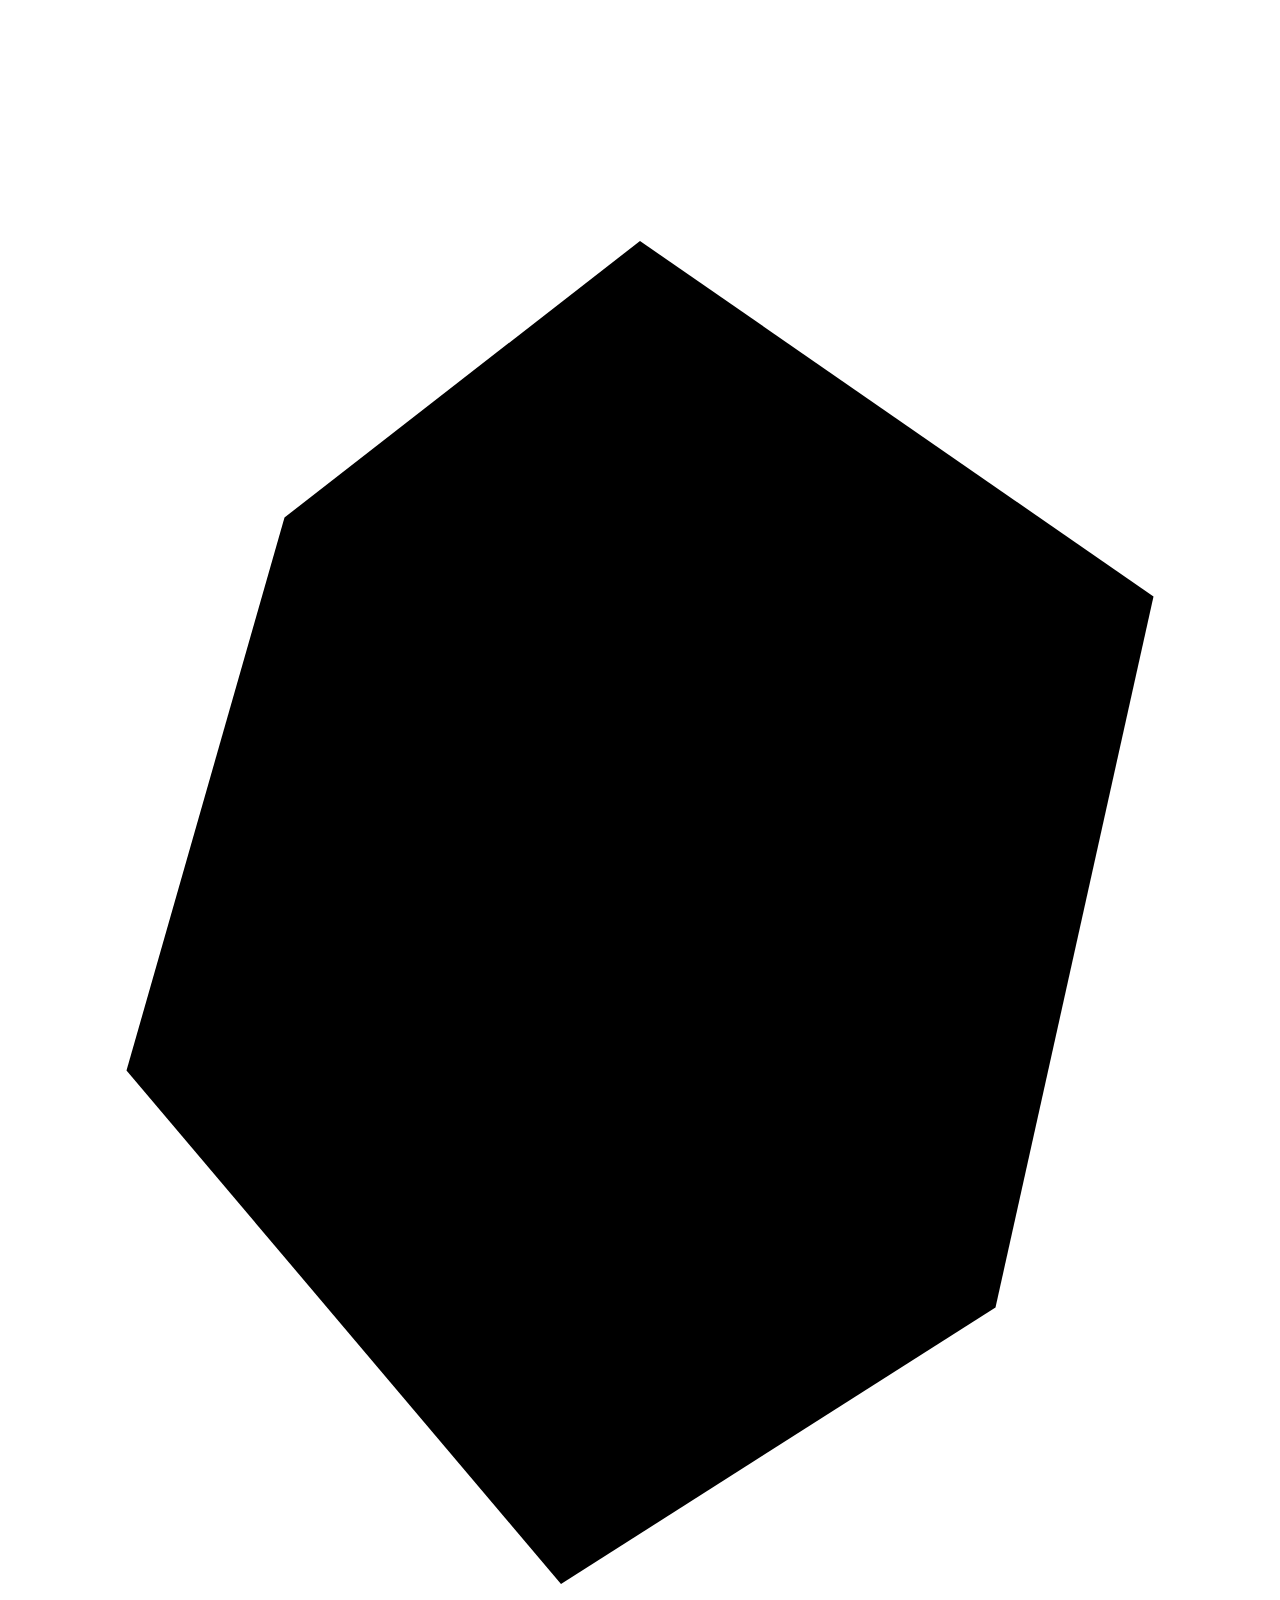
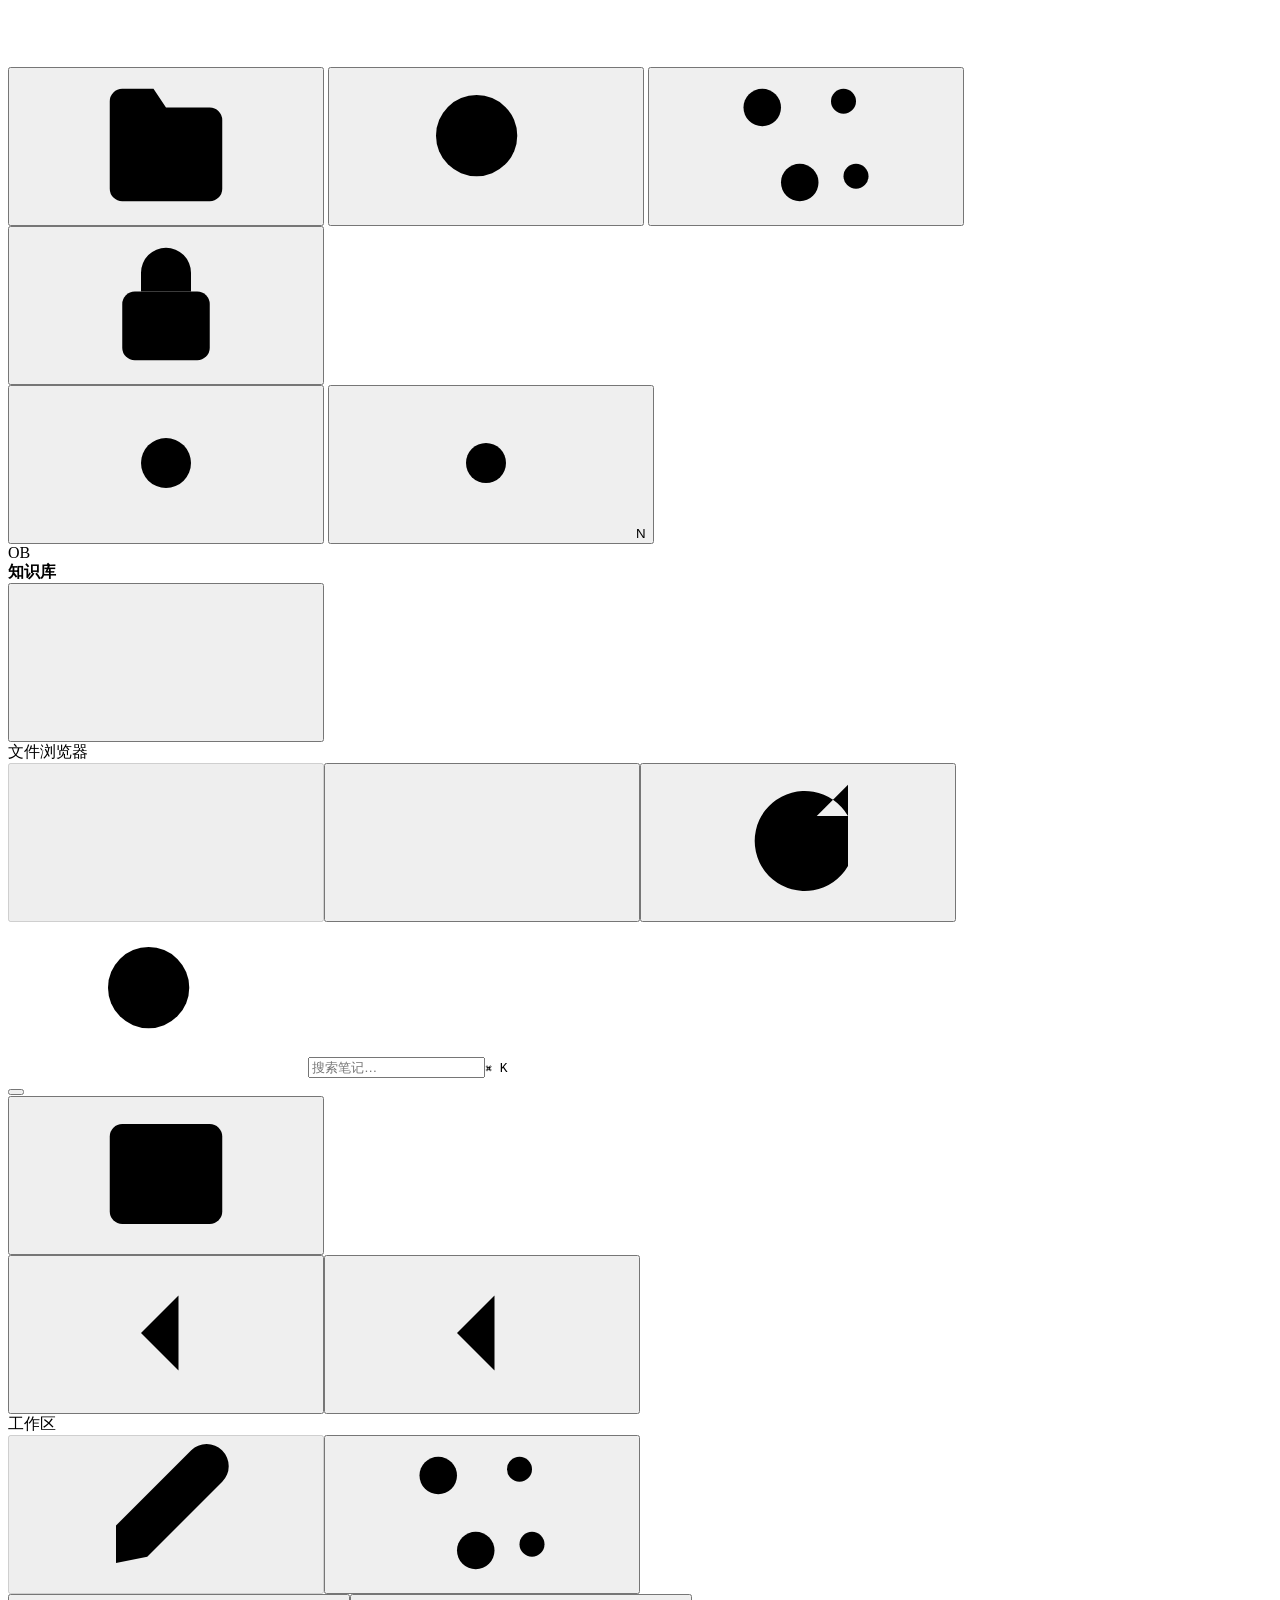
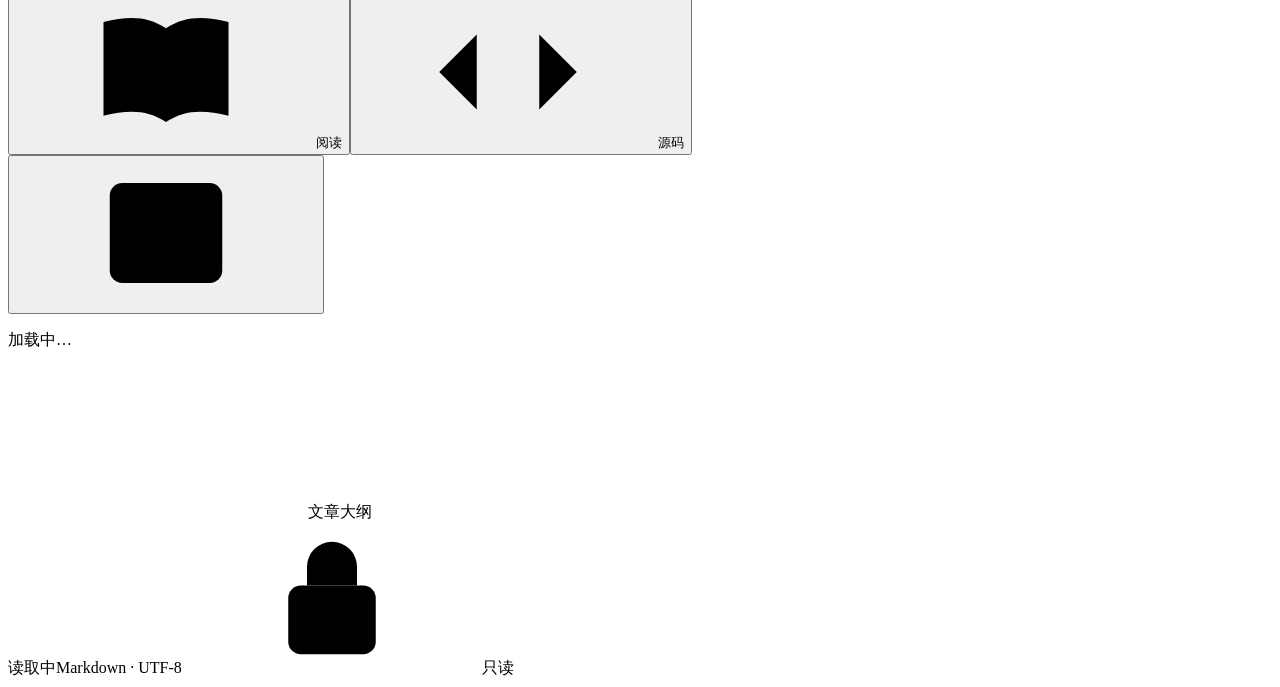
==== internal/web/static/index.html @ 7fdff713 "Unify the palette across every surface The admin workspace, login, installer, settings and public bl" ====
<!doctype html>
<html lang="zh-CN" data-theme="{{THEME}}">
<head>
  <meta charset="UTF-8">
  <meta name="viewport" content="width=device-width, initial-scale=1.0">
  <meta name="color-scheme" content="dark light">
  <title>OB Vault · 知识库</title>
  <link rel="icon" href="data:image/svg+xml,%3Csvg xmlns='http://www.w3.org/2000/svg' viewBox='0 0 40 40'%3E%3Cpath fill='%238cbfa9' d='M20 2 35 12 30 32 17 38 5 24 9 9Z'/%3E%3C/svg%3E">
  <link rel="stylesheet" href="/theme.css" data-theme-sheet><link rel="stylesheet" href="/admin/style.css">
  <script src="/admin/app.js" type="module"></script>
</head>
<body>
<svg class="icon-library" xmlns="http://www.w3.org/2000/svg" aria-hidden="true"><defs>
  <symbol id="i-file" viewBox="0 0 24 24"><path d="M14 3H6a2 2 0 0 0-2 2v14a2 2 0 0 0 2 2h12a2 2 0 0 0 2-2V9zM14 3v6h6M8 13h8M8 17h5"/></symbol>
  <symbol id="i-folder" viewBox="0 0 24 24"><path d="M3 7V5a2 2 0 0 1 2-2h5l2 3h7a2 2 0 0 1 2 2v11a2 2 0 0 1-2 2H5a2 2 0 0 1-2-2V7Z"/></symbol>
  <symbol id="i-search" viewBox="0 0 24 24"><circle cx="10.5" cy="10.5" r="6.5"/><path d="m16 16 5 5"/></symbol>
  <symbol id="i-chevron" viewBox="0 0 24 24"><path d="m9 5 7 7-7 7"/></symbol>
  <symbol id="i-close" viewBox="0 0 24 24"><path d="m6 6 12 12M6 18 18 6"/></symbol>
  <symbol id="i-panel" viewBox="0 0 24 24"><rect x="3" y="4" width="18" height="16" rx="2"/><path d="M9 4v16"/></symbol>
  <symbol id="i-refresh" viewBox="0 0 24 24"><path d="M20 8a8 8 0 1 0 0 8M20 3v5h-5"/></symbol>
  <symbol id="i-sun" viewBox="0 0 24 24"><circle cx="12" cy="12" r="4"/><path d="M12 2v2M12 20v2M2 12h2M20 12h2M5 5l1.5 1.5M17.5 17.5 19 19M5 19l1.5-1.5M17.5 6.5 19 5"/></symbol>
  <symbol id="i-book" viewBox="0 0 24 24"><path d="M12 5c-3-2-6-2-10-1v15c4-1 7-1 10 1 3-2 6-2 10-1V4c-4-1-7-1-10 1v15"/></symbol>
  <symbol id="i-code" viewBox="0 0 24 24"><path d="m7 6-6 6 6 6M17 6l6 6-6 6M14 3l-4 18"/></symbol>
  <symbol id="i-lock" viewBox="0 0 24 24"><rect x="5" y="10" width="14" height="11" rx="2"/><path d="M8 10V7a4 4 0 0 1 8 0v3M12 14v3"/></symbol>
  <symbol id="i-image" viewBox="0 0 24 24"><rect x="3" y="3" width="18" height="18" rx="2"/><circle cx="8" cy="8" r="1"/><path d="m21 15-5-5L5 21"/></symbol>
  <symbol id="i-list" viewBox="0 0 24 24"><path d="M8 6h13M8 12h13M8 18h13M3 6h.01M3 12h.01M3 18h.01"/></symbol>
  <symbol id="i-arrow" viewBox="0 0 24 24"><path d="m14 6-6 6 6 6"/></symbol>
  <symbol id="i-check" viewBox="0 0 24 24"><path d="m5 12 4 4L19 6"/></symbol>
  <symbol id="i-graph" viewBox="0 0 24 24"><circle cx="5" cy="6" r="3"/><circle cx="18" cy="5" r="2"/><circle cx="11" cy="18" r="3"/><circle cx="20" cy="17" r="2"/><path d="m7 8 3 7M8 6l8-1M13 16l4-9M14 18h4"/></symbol>
  <symbol id="i-edit" viewBox="0 0 24 24"><path d="m14 5 5 5M4 20l5-1L21 7a2 2 0 0 0-5-5L4 14v6ZM12 20h8"/></symbol>
  <symbol id="i-plus" viewBox="0 0 24 24"><path d="M12 4v16M4 12h16"/></symbol>
  <symbol id="i-gear" viewBox="0 0 24 24"><circle cx="12" cy="12" r="3.2"/><path d="M12 2.5v2.2M12 19.3v2.2M4.2 4.2l1.6 1.6M18.2 18.2l1.6 1.6M2.5 12h2.2M19.3 12h2.2M4.2 19.8l1.6-1.6M18.2 5.8l1.6-1.6"/></symbol>
</defs></svg>
<div class="app-shell">
  <nav class="activity-bar" aria-label="工作区工具">
    <a class="brand" href="/admin/" aria-label="OB Vault 首页"><svg viewBox="0 0 32 38" aria-hidden="true"><path d="M16 2 29 11 25 29 14 36 3 23 7 9Z"/><path d="m16 2-2 34M7 9l18 20M3 23l26-12"/></svg></a>
    <button class="rail-button selected" id="files-button" aria-label="文件浏览器" title="文件浏览器"><svg><use href="#i-folder"/></svg></button>
    <button class="rail-button" id="search-button" aria-label="搜索文件（Ctrl+K）" title="搜索文件 · Ctrl+K"><svg><use href="#i-search"/></svg></button>
    <button class="rail-button" id="graph-button" aria-label="打开关系图谱" title="关系图谱"><svg><use href="#i-graph"/></svg></button>
    <button class="rail-button" id="admin-button" aria-label="后台管理与 Git 同步" title="后台管理与 Git 同步"><svg><use href="#i-lock"/></svg></button>
    <div class="rail-spacer"></div>
    <button class="rail-button" id="theme-button" aria-label="切换浅色或深色主题" title="切换主题"><svg><use href="#i-sun"/></svg></button>
    <button class="avatar settings-avatar" id="panel-button" aria-label="打开设置与工具面板" aria-haspopup="dialog" title="设置与工具"><svg><use href="#i-gear"/></svg><span class="avatar-initial">N</span></button>
  </nav>

  <aside class="file-pane" id="file-pane" aria-label="笔记目录">
    <div class="vault-heading"><span class="vault-monogram">OB</span><div><strong id="vault-name">知识库</strong></div><button class="icon-button mobile-close" id="close-pane" aria-label="关闭目录"><svg><use href="#i-close"/></svg></button></div>
    <div class="explorer-heading"><span>文件浏览器</span><div><button class="icon-button" id="new-note-button" aria-label="新建笔记" title="新建笔记" disabled><svg><use href="#i-plus"/></svg></button><button class="icon-button" id="collapse-button" aria-label="折叠所有文件夹" title="折叠所有文件夹"><svg><use href="#i-list"/></svg></button><button class="icon-button" id="refresh-button" aria-label="刷新目录" title="刷新目录"><svg><use href="#i-refresh"/></svg></button></div></div>
    <label class="search-field"><svg><use href="#i-search"/></svg><input id="file-search" type="search" placeholder="搜索笔记…" autocomplete="off" aria-label="按文件名或路径搜索"><kbd>⌘ K</kbd></label>
    <div class="tree-scroll" id="file-tree" aria-label="文件列表"></div>
  </aside>
  <button class="pane-backdrop" id="pane-backdrop" aria-label="关闭目录"></button>

  <main class="workspace">
    <div class="tab-bar"><button class="icon-button pane-toggle" id="pane-toggle" aria-label="展开或收起目录" aria-expanded="true"><svg><use href="#i-panel"/></svg></button><div class="tabs" id="tabs" role="tablist" aria-label="打开的笔记"></div></div>
    <header class="document-toolbar"><div class="history-buttons"><button class="icon-button" id="back-button" aria-label="后退" title="后退"><svg><use href="#i-arrow"/></svg></button><button class="icon-button" id="forward-button" aria-label="前进" title="前进"><svg class="flipped"><use href="#i-arrow"/></svg></button></div><div class="breadcrumbs" id="breadcrumbs">工作区</div><button class="icon-button" id="edit-button" aria-label="编辑当前笔记" title="编辑笔记" disabled><svg><use href="#i-edit"/></svg></button><button class="icon-button" id="local-graph-button" aria-label="打开当前笔记的局部图谱" title="当前笔记的局部图谱"><svg><use href="#i-graph"/></svg></button><div class="view-switch" role="group" aria-label="阅读模式"><button class="active" id="preview-button" aria-pressed="true" title="阅读视图"><svg><use href="#i-book"/></svg><span>阅读</span></button><button id="source-button" aria-pressed="false" title="查看 Markdown 源码（只读）"><svg><use href="#i-code"/></svg><span>源码</span></button></div><button class="icon-button outline-toggle" id="outline-toggle" aria-label="展开或收起大纲" aria-expanded="true"><svg><use href="#i-panel"/></svg></button></header>
    <div class="document-layout">
      <div class="document-scroll" id="document-scroll" tabindex="0" aria-label="笔记阅读区">
        <div class="document-container" id="document-container"><div class="empty-state"><p>加载中…</p></div></div>
      </div>
      <aside class="outline-pane" id="outline-pane" aria-label="当前笔记大纲"><div class="outline-heading"><svg><use href="#i-list"/></svg><span>文章大纲</span></div><nav id="outline" aria-label="文章章节"></nav><div class="note-info" id="note-info"></div></aside>
    </div>
    <section class="editor-view" id="editor-view" aria-label="笔记编辑工作区" hidden>
      <header class="editor-toolbar"><label class="editor-path-label">文件路径<input id="editor-path" aria-label="编辑文件路径" readonly></label><div class="editor-actions"><button id="editor-preview-toggle" aria-pressed="false">展开预览</button><button id="close-editor">退出编辑</button><button id="save-note" class="save-button" disabled>保存到本地</button></div></header>
      <div class="editor-info"><span id="editor-status" role="status" aria-live="polite">未保存</span><span id="editor-character-count"></span><kbd>Ctrl / ⌘ S</kbd></div>
      <div class="editor-conflict" id="editor-conflict" hidden><div><strong>版本冲突</strong><p>请核对服务器版本后再保存。</p></div><div><button id="copy-draft">复制草稿</button><button id="show-server-note">查看服务器版本</button></div><pre id="server-version" aria-label="服务器当前版本，只读" hidden></pre></div>
      <div class="editor-columns">
        <div class="editor-code-pane"><div class="editor-pane-heading"><span>源码</span><div><button id="insert-image" title="插入图片" aria-label="插入图片">图片</button><input id="image-files" type="file" accept="image/png,image/jpeg,image/gif,image/webp,image/avif,image/svg+xml" multiple hidden><button data-format="bold" title="加粗（Ctrl+B）" aria-label="插入加粗">B</button><button data-format="wiki" aria-label="插入双链">[[ ]]</button><button data-format="list" aria-label="插入列表">≡</button></div></div><div class="editor-input-wrap"><pre id="editor-lines" aria-hidden="true">1</pre><textarea id="note-editor" aria-label="Markdown 编辑器" spellcheck="false" wrap="off" autocomplete="off" autocapitalize="off" aria-controls="wiki-completions"></textarea><div id="wiki-completions" class="wiki-completions" role="listbox" aria-label="双链补全建议" hidden></div></div><div class="editor-hint">拖入或粘贴图片 · 输入 [[ 连接笔记 · Tab 缩进</div></div>
        <div class="editor-preview-pane"><div class="editor-pane-heading"><span>预览</span><small id="editor-preview-state">实时预览</small></div><article class="markdown-body" id="editor-preview" aria-label="编辑内容预览"></article></div>
      </div>
    </section>
    <section class="graph-view" id="graph-view" aria-label="笔记关系图谱" hidden>
      <header class="graph-header"><div><h1>关系图谱<span id="graph-count" aria-live="polite">读取中</span></h1><p id="graph-scope" hidden></p></div><div class="graph-scope-switch" role="group" aria-label="图谱范围"><button id="graph-global" class="active" aria-pressed="true">全库</button><button id="graph-local" aria-pressed="false">当前笔记</button></div></header>
      <div class="graph-stage" id="graph-stage">
        <canvas id="graph-canvas" tabindex="0" role="img" aria-label="关系图谱画布，可用方向键平移、加减键缩放、0 键适应视图；也可用设置中的节点选择器浏览笔记"></canvas>
        <p class="graph-message" id="graph-message" role="status">正在解析笔记链接…</p>
        <details class="graph-settings" id="graph-settings" open>
          <summary>图谱设置</summary>
          <div class="graph-settings-body">
            <label class="graph-search-label" for="graph-search">筛选节点</label><input id="graph-search" type="search" placeholder="名称、path:目录、#标签" autocomplete="off">
            <label class="graph-select-row" id="graph-depth-row" hidden>邻居深度<select id="graph-depth"><option value="1">1 层</option><option value="2">2 层</option><option value="3">3 层</option></select></label>
            <div class="graph-settings-title">筛选</div>
            <label class="graph-check">显示标签<input id="graph-tags" type="checkbox"></label>
            <label class="graph-check">显示附件<input id="graph-attachments" type="checkbox"></label>
            <label class="graph-check">显示未创建笔记<input id="graph-unresolved" type="checkbox" checked></label>
            <label class="graph-check">显示孤立笔记<input id="graph-orphans" type="checkbox" checked></label>
            <div class="graph-settings-title">显示与布局</div>
            <label class="graph-check">显示方向箭头<input id="graph-arrows" type="checkbox"></label>
            <label class="graph-check">按一级目录着色<input id="graph-folders" type="checkbox" checked></label>
            <label class="graph-range">节点大小<output id="graph-size-value">1</output><input id="graph-size" type="range" min="0.6" max="2" step="0.1" value="1"></label>
            <label class="graph-range">连线距离<output id="graph-distance-value">100</output><input id="graph-distance" type="range" min="40" max="250" step="5" value="100"></label>
            <label class="graph-range">排斥力度<output id="graph-repel-value">140</output><input id="graph-repel" type="range" min="20" max="400" step="10" value="140"></label>
            <label class="graph-search-label" for="graph-picker">浏览节点（支持键盘）</label><select id="graph-picker"><option value="">选择节点</option></select>
            <button class="graph-refresh" id="graph-refresh"><svg><use href="#i-refresh"/></svg>重新索引</button>
            <details class="graph-warning-details" id="graph-warning-details" hidden><summary id="graph-warning-count">索引提示</summary><ul id="graph-warnings"></ul></details>
          </div>
        </details>
        <div class="graph-selection" id="graph-selection" hidden><strong id="graph-selection-label"></strong><span id="graph-selection-path"></span><small id="graph-selection-stats"></small><button id="graph-open">打开笔记 ↗</button></div>
        <div class="graph-bottom"><div class="graph-caption"><div class="graph-legend"><span><i class="legend-note"></i>笔记</span><span><i class="legend-missing"></i>未创建</span><span><i class="legend-tag"></i>标签</span><span><i class="legend-asset"></i>附件</span></div><span id="graph-hover">拖动空白处平移 · 滚轮缩放 · 点击节点阅读</span></div><div class="graph-zoom"><button id="graph-zoom-out" aria-label="缩小图谱">−</button><span id="graph-zoom-value">100%</span><button id="graph-zoom-in" aria-label="放大图谱">+</button><button id="graph-fit" aria-label="图谱适应视图" title="适应视图（0）"><svg><use href="#i-panel"/></svg></button></div></div>
      </div>
    </section>
  </main>
  <footer class="status-bar"><span><span class="status-dot"></span><span id="vault-count">读取中</span></span><span id="note-status">Markdown · UTF-8</span><span class="status-right"><svg><use href="#i-lock"/></svg><span id="access-mode">只读</span></span></footer>
</div>
<dialog class="app-dialog" id="unsaved-dialog" aria-labelledby="unsaved-title"><form method="dialog"><h2 id="unsaved-title">有未保存的修改</h2><div class="dialog-actions"><button value="cancel" autofocus>继续编辑</button><button value="discard" class="discard-button">放弃修改</button><button value="save" class="save-button">保存并继续</button></div></form></dialog>
<dialog class="app-dialog admin-dialog" id="admin-dialog" aria-labelledby="admin-title"><div class="admin-heading"><h2 id="admin-title">后台管理</h2><button id="admin-close" aria-label="关闭后台管理">关闭</button></div><div class="admin-stats"><span id="admin-notes-count">— 篇笔记</span><span id="admin-assets-count">— 个附件</span></div><section class="git-card"><h3 id="git-state">尚未检查</h3><p id="git-message" role="status" aria-live="polite"></p><dl><dt>分支</dt><dd id="git-branch">—</dd><dt>本地提交</dt><dd id="git-head">—</dd><dt>远端提交</dt><dd id="git-remote">—</dd></dl><div class="git-actions"><button id="git-check">检查远端状态</button><button id="git-pull" disabled>手动拉取更新</button><button id="git-push" disabled>推送本地提交</button></div></section><div class="admin-bottom"><a href="/admin/login" target="_blank" rel="noopener">在新标签页重新登录</a><button id="logout-button">退出登录</button></div></dialog>
<dialog class="app-dialog" id="new-note-dialog" aria-labelledby="new-note-title"><form method="dialog" id="new-note-form"><h2 id="new-note-title">新建笔记</h2><label for="new-note-path">文件路径</label><input id="new-note-path" placeholder="目录/笔记名称.md" required maxlength="1024" autocomplete="off"><p>目标文件夹需已存在。</p><div class="dialog-actions"><button value="cancel" formnovalidate>取消</button><button value="create" class="save-button">开始编写</button></div></form></dialog>
<dialog class="app-dialog publication-dialog" id="publication-dialog" aria-labelledby="publication-title">
  <div class="admin-heading"><h2 id="publication-title">发布设置</h2><button id="publication-close">关闭</button></div>
  <p id="publication-note-title" class="publication-note-title"></p>
  <label class="publication-toggle" for="publication-enabled"><span>发布到博客</span><input id="publication-enabled" type="checkbox" role="switch"></label>
  <form id="publication-date-form"><label for="publication-date">发布时间（本地时间）</label><div class="publication-date-row"><input id="publication-date" type="datetime-local" step="1" required><button type="submit" id="publication-date-save">保存时间</button></div></form>
  <p id="publication-status" role="status" aria-live="polite"></p>
  <div class="publication-bottom"><a id="publication-link" target="_blank" rel="noopener" hidden>查看文章 ↗</a><button id="publication-refresh">更新已发布文章</button></div>
</dialog>
<dialog class="app-dialog panel-dialog" id="panel-dialog" aria-labelledby="panel-title">
  <div class="admin-heading"><h2 id="panel-title">设置与工具</h2><button id="panel-close">关闭</button></div>
  <nav class="panel-tabs" role="tablist" aria-label="设置分区">
    <button type="button" role="tab" data-panel-tab="tools" aria-selected="true">工具</button>
    <button type="button" role="tab" data-panel-tab="appearance" aria-selected="false">外观</button>
    <button type="button" role="tab" data-panel-tab="general" aria-selected="false">常规</button>
    <button type="button" role="tab" data-panel-tab="blog" aria-selected="false">博客</button>
  </nav>

  <section class="panel-section" data-panel-section="tools" role="tabpanel" aria-label="工具">
    <div class="panel-tools">
      <button type="button" id="panel-git">Git 管理</button>
      <button type="button" id="panel-publish" disabled>发布设置</button>
      <button type="button" id="panel-settings" hidden>系统设置</button>
      <a id="panel-home" href="/" target="_blank" rel="noopener">公开首页 ↗</a>
      <button type="button" id="panel-end-test" hidden>结束测试</button>
      <button type="button" id="panel-logout">退出登录</button>
    </div>
    <p class="field-note">Git 同步、发布与账号设置集中在这里，不占用编辑区。</p>
  </section>

  <section class="panel-section" data-panel-section="appearance" role="tabpanel" aria-label="外观" hidden>
    <div class="section-heading"><h3>外观</h3><span id="panel-appearance-state" class="mode-badge">全站生效</span></div>
    <p class="field-note">主题色与深浅模式同时作用于后台、登录页和公开博客。</p>
      <fieldset class="accent-field">
        <legend>主题色</legend>
        <div id="blog-accent" class="accent-swatches" role="radiogroup" aria-label="主题色"></div>
      </fieldset>
      <fieldset class="theme-field">
        <legend>配色模式</legend>
        <div class="theme-options" role="radiogroup" aria-label="配色模式">
          <label><input type="radio" name="blog-theme" value="auto" checked><span>跟随系统</span></label>
          <label><input type="radio" name="blog-theme" value="light"><span>浅色</span></label>
          <label><input type="radio" name="blog-theme" value="dark"><span>深色</span></label>
        </div>
      </fieldset>
    <div class="blog-preview" id="blog-preview" aria-live="polite">
        <span class="blog-preview-dot"></span>
        <span id="blog-preview-text">预览</span>
      </div>
  </section>

  <section class="panel-section" data-panel-section="general" role="tabpanel" aria-label="常规" hidden>
    <div class="section-heading"><h3>可调整选项</h3><span id="panel-prefs-state" class="mode-badge"></span></div>
    <p class="field-note">这些开关保存在发布数据目录，按知识库隔离；新增功能会出现在这里。</p>
    <div id="panel-prefs" class="panel-prefs"></div>
    <p id="prefs-error" class="panel-error" role="alert" hidden></p>
  </section>

  <section class="panel-section panel-blog" data-panel-section="blog" role="tabpanel" aria-label="博客" hidden>
    <div class="section-heading"><h3 id="panel-blog-title">博客设置</h3><span id="panel-blog-state" class="mode-badge"></span></div>
    <form id="blog-form">
      <div class="field-pair">
        <div><label for="blog-title">站点标题</label><input id="blog-title" autocomplete="off" maxlength="120" required></div>
        <div><label for="blog-author">作者（可选）</label><input id="blog-author" autocomplete="off" maxlength="120"></div>
      </div>
      <label for="blog-description">站点描述</label>
      <input id="blog-description" autocomplete="off" maxlength="400">
      <label for="blog-footer">页脚文字</label>
      <input id="blog-footer" autocomplete="off" maxlength="400">
      <div class="section-heading panel-pages-heading">
        <h4>独立页面</h4>
        <button type="button" id="blog-add-page">新增页面</button>
      </div>
      <p class="field-note">独立页面保存在发布数据目录，不写入笔记库；地址为 <code>/pages/短地址</code>。最多 12 个。</p>
      <div id="blog-pages" class="blog-pages"></div>
      <p id="blog-error" class="panel-error" role="alert" hidden></p>
      <div class="dialog-actions"><button type="submit" class="save-button" id="blog-save">保存博客设置</button></div>
    </form>
  </section>
</dialog>
<div class="toast" id="toast" role="status" aria-live="polite" hidden></div>
</body>
</html>
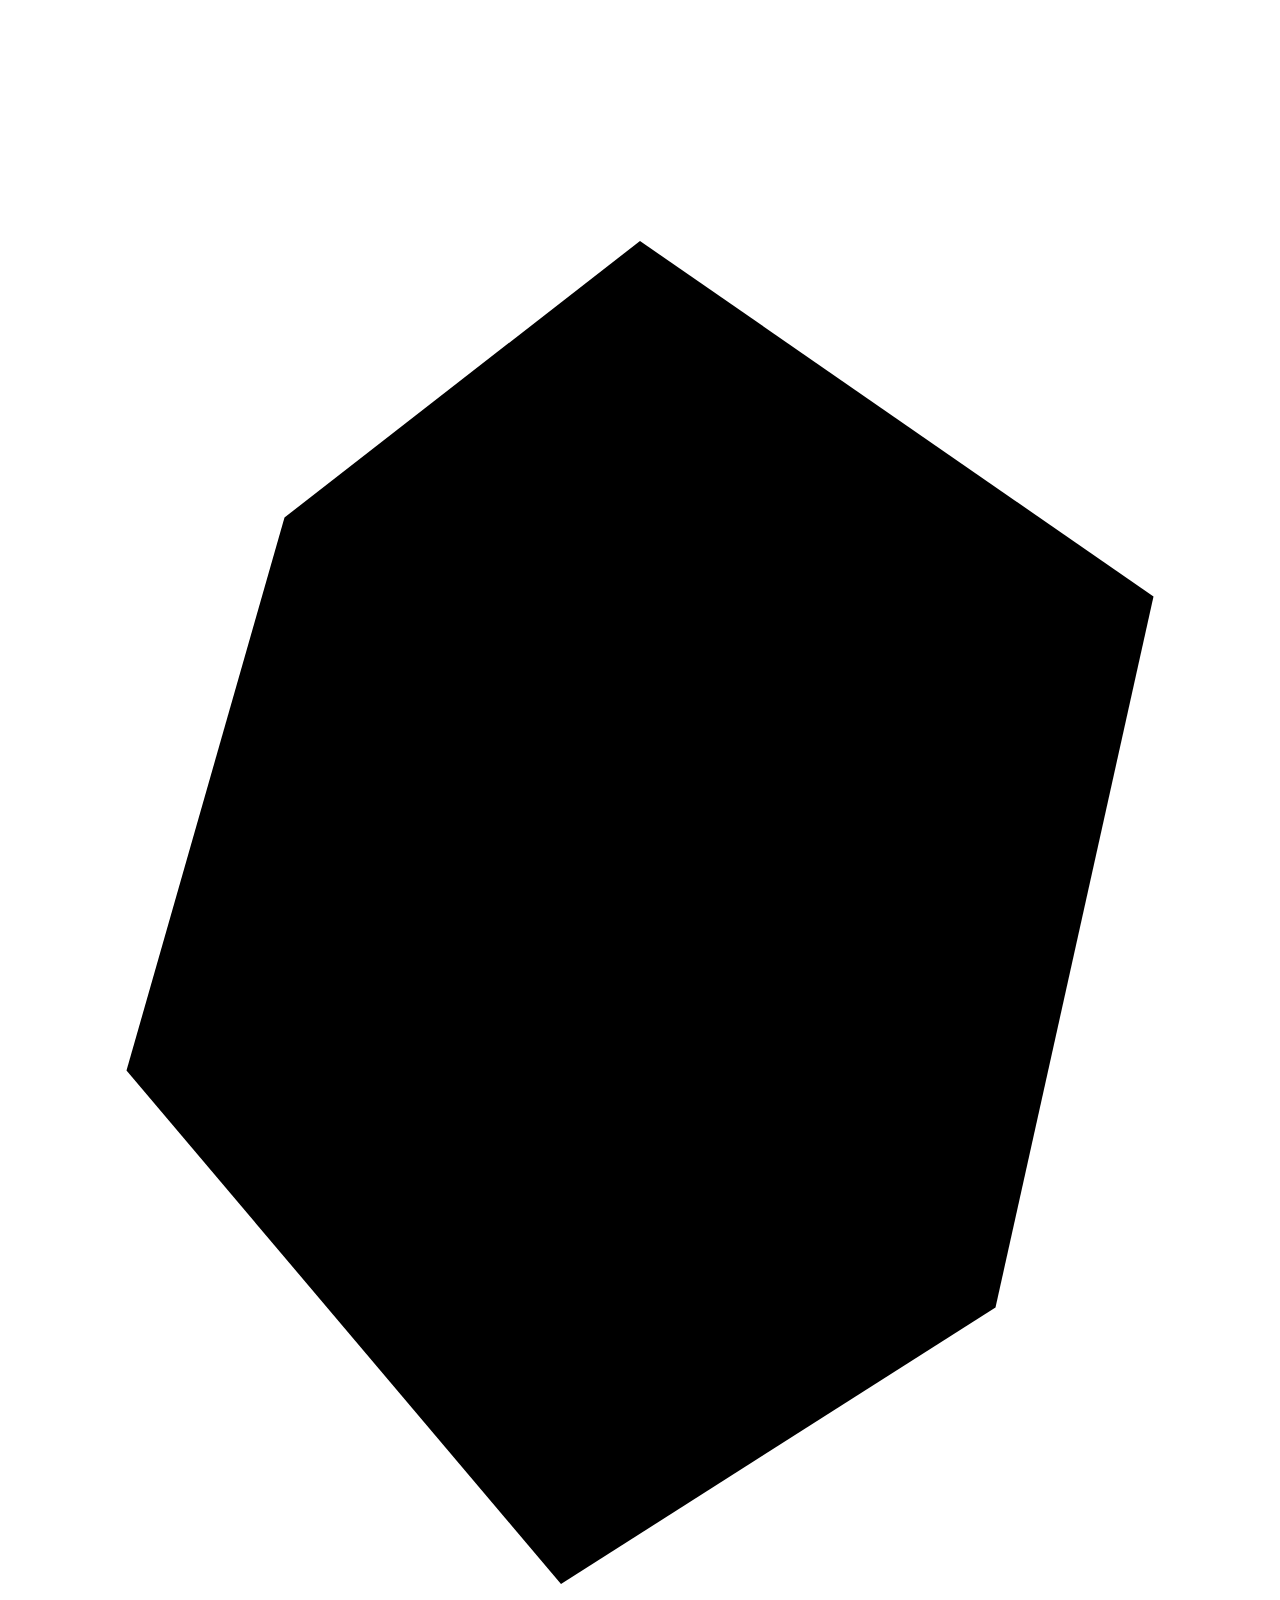
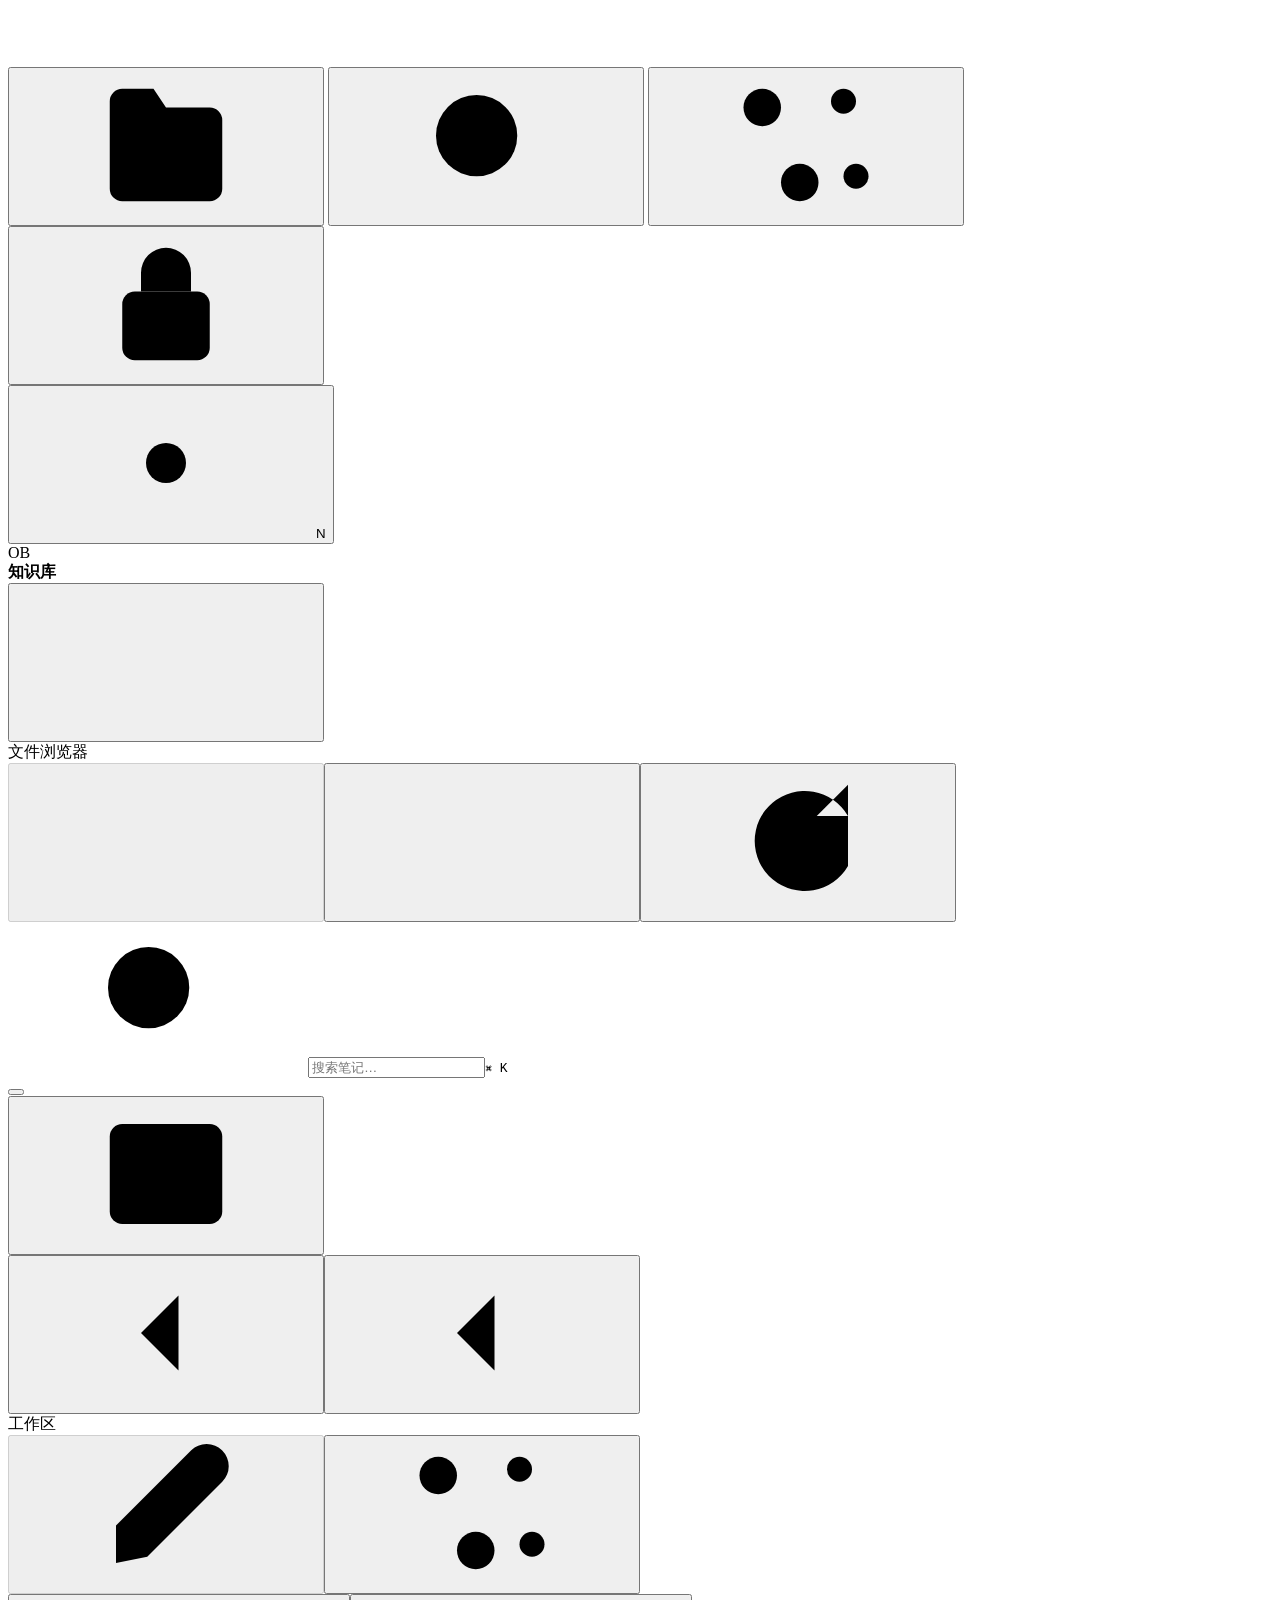
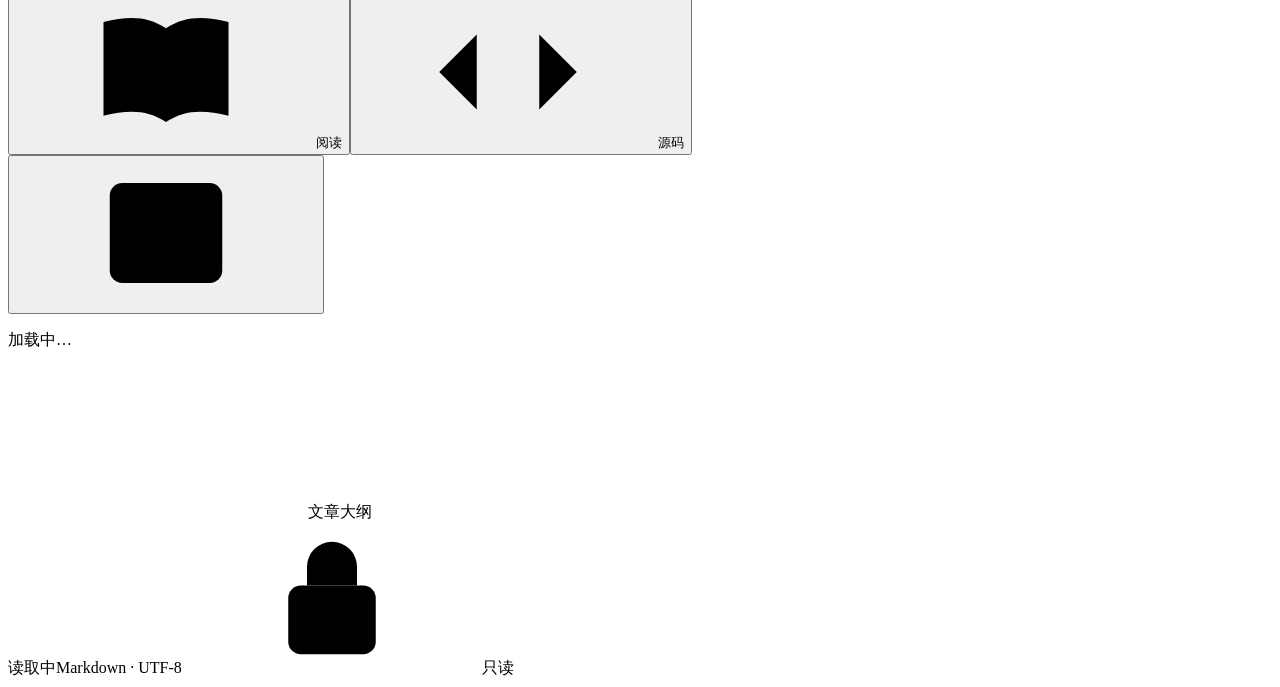
==== commit 066c81ad: "Unify administration settings in a dedicated tabbed page" ====
--- a/internal/web/static/index.html
+++ b/internal/web/static/index.html
@@ -6,7 +6,7 @@
   <meta name="color-scheme" content="dark light">
   <title>OB Vault · 知识库</title>
   <link rel="icon" href="data:image/svg+xml,%3Csvg xmlns='http://www.w3.org/2000/svg' viewBox='0 0 40 40'%3E%3Cpath fill='%238cbfa9' d='M20 2 35 12 30 32 17 38 5 24 9 9Z'/%3E%3C/svg%3E">
-  <link rel="stylesheet" href="/theme.css" data-theme-sheet><link rel="stylesheet" href="/admin/style.css">
+  <link rel="stylesheet" href="/theme.css"><link rel="stylesheet" href="/admin/style.css">
   <script src="/admin/app.js" type="module"></script>
 </head>
 <body>
@@ -37,10 +37,9 @@
     <button class="rail-button selected" id="files-button" aria-label="文件浏览器" title="文件浏览器"><svg><use href="#i-folder"/></svg></button>
     <button class="rail-button" id="search-button" aria-label="搜索文件（Ctrl+K）" title="搜索文件 · Ctrl+K"><svg><use href="#i-search"/></svg></button>
     <button class="rail-button" id="graph-button" aria-label="打开关系图谱" title="关系图谱"><svg><use href="#i-graph"/></svg></button>
-    <button class="rail-button" id="admin-button" aria-label="后台管理与 Git 同步" title="后台管理与 Git 同步"><svg><use href="#i-lock"/></svg></button>
+    <button class="rail-button" id="git-settings-button" aria-label="打开 Git 管理设置" title="Git 管理"><svg><use href="#i-lock"/></svg></button>
     <div class="rail-spacer"></div>
-    <button class="rail-button" id="theme-button" aria-label="切换浅色或深色主题" title="切换主题"><svg><use href="#i-sun"/></svg></button>
-    <button class="avatar settings-avatar" id="panel-button" aria-label="打开设置与工具面板" aria-haspopup="dialog" title="设置与工具"><svg><use href="#i-gear"/></svg><span class="avatar-initial">N</span></button>
+    <button class="avatar settings-avatar" id="settings-button" aria-label="打开设置与工具" title="设置与工具"><svg><use href="#i-gear"/></svg><span class="avatar-initial">N</span></button>
   </nav>
 
   <aside class="file-pane" id="file-pane" aria-label="笔记目录">
@@ -53,7 +52,14 @@
 
   <main class="workspace">
     <div class="tab-bar"><button class="icon-button pane-toggle" id="pane-toggle" aria-label="展开或收起目录" aria-expanded="true"><svg><use href="#i-panel"/></svg></button><div class="tabs" id="tabs" role="tablist" aria-label="打开的笔记"></div></div>
-    <header class="document-toolbar"><div class="history-buttons"><button class="icon-button" id="back-button" aria-label="后退" title="后退"><svg><use href="#i-arrow"/></svg></button><button class="icon-button" id="forward-button" aria-label="前进" title="前进"><svg class="flipped"><use href="#i-arrow"/></svg></button></div><div class="breadcrumbs" id="breadcrumbs">工作区</div><button class="icon-button" id="edit-button" aria-label="编辑当前笔记" title="编辑笔记" disabled><svg><use href="#i-edit"/></svg></button><button class="icon-button" id="local-graph-button" aria-label="打开当前笔记的局部图谱" title="当前笔记的局部图谱"><svg><use href="#i-graph"/></svg></button><div class="view-switch" role="group" aria-label="阅读模式"><button class="active" id="preview-button" aria-pressed="true" title="阅读视图"><svg><use href="#i-book"/></svg><span>阅读</span></button><button id="source-button" aria-pressed="false" title="查看 Markdown 源码（只读）"><svg><use href="#i-code"/></svg><span>源码</span></button></div><button class="icon-button outline-toggle" id="outline-toggle" aria-label="展开或收起大纲" aria-expanded="true"><svg><use href="#i-panel"/></svg></button></header>
+    <header class="document-toolbar">
+      <div class="history-buttons"><button class="icon-button" id="back-button" aria-label="后退" title="后退"><svg><use href="#i-arrow"/></svg></button><button class="icon-button" id="forward-button" aria-label="前进" title="前进"><svg class="flipped"><use href="#i-arrow"/></svg></button></div>
+      <div class="breadcrumbs" id="breadcrumbs">工作区</div>
+      <label class="editor-path-label" id="editor-path-control" title="新建笔记时可修改路径" hidden><span aria-hidden="true">/</span><input id="editor-path" aria-label="编辑文件路径" readonly></label>
+      <div class="editor-meta" id="editor-meta" hidden><span id="editor-status" role="status" aria-live="polite">未保存</span><span id="editor-character-count"></span></div>
+      <div class="editor-actions" id="editor-actions" hidden><button id="editor-preview-toggle" aria-pressed="false">展开预览</button><button id="close-editor">退出编辑</button><button id="save-note" class="save-button" disabled>保存到本地</button></div>
+      <button class="icon-button" id="edit-button" aria-label="编辑当前笔记" title="编辑笔记" disabled><svg><use href="#i-edit"/></svg></button><button class="icon-button" id="local-graph-button" aria-label="打开当前笔记的局部图谱" title="当前笔记的局部图谱"><svg><use href="#i-graph"/></svg></button><div class="view-switch" role="group" aria-label="阅读模式"><button class="active" id="preview-button" aria-pressed="true" title="阅读视图"><svg><use href="#i-book"/></svg><span>阅读</span></button><button id="source-button" aria-pressed="false" title="查看 Markdown 源码（只读）"><svg><use href="#i-code"/></svg><span>源码</span></button></div><button class="icon-button outline-toggle" id="outline-toggle" aria-label="展开或收起大纲" aria-expanded="true"><svg><use href="#i-panel"/></svg></button>
+    </header>
     <div class="document-layout">
       <div class="document-scroll" id="document-scroll" tabindex="0" aria-label="笔记阅读区">
         <div class="document-container" id="document-container"><div class="empty-state"><p>加载中…</p></div></div>
@@ -61,8 +67,6 @@
       <aside class="outline-pane" id="outline-pane" aria-label="当前笔记大纲"><div class="outline-heading"><svg><use href="#i-list"/></svg><span>文章大纲</span></div><nav id="outline" aria-label="文章章节"></nav><div class="note-info" id="note-info"></div></aside>
     </div>
     <section class="editor-view" id="editor-view" aria-label="笔记编辑工作区" hidden>
-      <header class="editor-toolbar"><label class="editor-path-label">文件路径<input id="editor-path" aria-label="编辑文件路径" readonly></label><div class="editor-actions"><button id="editor-preview-toggle" aria-pressed="false">展开预览</button><button id="close-editor">退出编辑</button><button id="save-note" class="save-button" disabled>保存到本地</button></div></header>
-      <div class="editor-info"><span id="editor-status" role="status" aria-live="polite">未保存</span><span id="editor-character-count"></span><kbd>Ctrl / ⌘ S</kbd></div>
       <div class="editor-conflict" id="editor-conflict" hidden><div><strong>版本冲突</strong><p>请核对服务器版本后再保存。</p></div><div><button id="copy-draft">复制草稿</button><button id="show-server-note">查看服务器版本</button></div><pre id="server-version" aria-label="服务器当前版本，只读" hidden></pre></div>
       <div class="editor-columns">
         <div class="editor-code-pane"><div class="editor-pane-heading"><span>源码</span><div><button id="insert-image" title="插入图片" aria-label="插入图片">图片</button><input id="image-files" type="file" accept="image/png,image/jpeg,image/gif,image/webp,image/avif,image/svg+xml" multiple hidden><button data-format="bold" title="加粗（Ctrl+B）" aria-label="插入加粗">B</button><button data-format="wiki" aria-label="插入双链">[[ ]]</button><button data-format="list" aria-label="插入列表">≡</button></div></div><div class="editor-input-wrap"><pre id="editor-lines" aria-hidden="true">1</pre><textarea id="note-editor" aria-label="Markdown 编辑器" spellcheck="false" wrap="off" autocomplete="off" autocapitalize="off" aria-controls="wiki-completions"></textarea><div id="wiki-completions" class="wiki-completions" role="listbox" aria-label="双链补全建议" hidden></div></div><div class="editor-hint">拖入或粘贴图片 · 输入 [[ 连接笔记 · Tab 缩进</div></div>
@@ -103,87 +107,7 @@
   <footer class="status-bar"><span><span class="status-dot"></span><span id="vault-count">读取中</span></span><span id="note-status">Markdown · UTF-8</span><span class="status-right"><svg><use href="#i-lock"/></svg><span id="access-mode">只读</span></span></footer>
 </div>
 <dialog class="app-dialog" id="unsaved-dialog" aria-labelledby="unsaved-title"><form method="dialog"><h2 id="unsaved-title">有未保存的修改</h2><div class="dialog-actions"><button value="cancel" autofocus>继续编辑</button><button value="discard" class="discard-button">放弃修改</button><button value="save" class="save-button">保存并继续</button></div></form></dialog>
-<dialog class="app-dialog admin-dialog" id="admin-dialog" aria-labelledby="admin-title"><div class="admin-heading"><h2 id="admin-title">后台管理</h2><button id="admin-close" aria-label="关闭后台管理">关闭</button></div><div class="admin-stats"><span id="admin-notes-count">— 篇笔记</span><span id="admin-assets-count">— 个附件</span></div><section class="git-card"><h3 id="git-state">尚未检查</h3><p id="git-message" role="status" aria-live="polite"></p><dl><dt>分支</dt><dd id="git-branch">—</dd><dt>本地提交</dt><dd id="git-head">—</dd><dt>远端提交</dt><dd id="git-remote">—</dd></dl><div class="git-actions"><button id="git-check">检查远端状态</button><button id="git-pull" disabled>手动拉取更新</button><button id="git-push" disabled>推送本地提交</button></div></section><div class="admin-bottom"><a href="/admin/login" target="_blank" rel="noopener">在新标签页重新登录</a><button id="logout-button">退出登录</button></div></dialog>
 <dialog class="app-dialog" id="new-note-dialog" aria-labelledby="new-note-title"><form method="dialog" id="new-note-form"><h2 id="new-note-title">新建笔记</h2><label for="new-note-path">文件路径</label><input id="new-note-path" placeholder="目录/笔记名称.md" required maxlength="1024" autocomplete="off"><p>目标文件夹需已存在。</p><div class="dialog-actions"><button value="cancel" formnovalidate>取消</button><button value="create" class="save-button">开始编写</button></div></form></dialog>
-<dialog class="app-dialog publication-dialog" id="publication-dialog" aria-labelledby="publication-title">
-  <div class="admin-heading"><h2 id="publication-title">发布设置</h2><button id="publication-close">关闭</button></div>
-  <p id="publication-note-title" class="publication-note-title"></p>
-  <label class="publication-toggle" for="publication-enabled"><span>发布到博客</span><input id="publication-enabled" type="checkbox" role="switch"></label>
-  <form id="publication-date-form"><label for="publication-date">发布时间（本地时间）</label><div class="publication-date-row"><input id="publication-date" type="datetime-local" step="1" required><button type="submit" id="publication-date-save">保存时间</button></div></form>
-  <p id="publication-status" role="status" aria-live="polite"></p>
-  <div class="publication-bottom"><a id="publication-link" target="_blank" rel="noopener" hidden>查看文章 ↗</a><button id="publication-refresh">更新已发布文章</button></div>
-</dialog>
-<dialog class="app-dialog panel-dialog" id="panel-dialog" aria-labelledby="panel-title">
-  <div class="admin-heading"><h2 id="panel-title">设置与工具</h2><button id="panel-close">关闭</button></div>
-  <nav class="panel-tabs" role="tablist" aria-label="设置分区">
-    <button type="button" role="tab" data-panel-tab="tools" aria-selected="true">工具</button>
-    <button type="button" role="tab" data-panel-tab="appearance" aria-selected="false">外观</button>
-    <button type="button" role="tab" data-panel-tab="general" aria-selected="false">常规</button>
-    <button type="button" role="tab" data-panel-tab="blog" aria-selected="false">博客</button>
-  </nav>
-
-  <section class="panel-section" data-panel-section="tools" role="tabpanel" aria-label="工具">
-    <div class="panel-tools">
-      <button type="button" id="panel-git">Git 管理</button>
-      <button type="button" id="panel-publish" disabled>发布设置</button>
-      <button type="button" id="panel-settings" hidden>系统设置</button>
-      <a id="panel-home" href="/" target="_blank" rel="noopener">公开首页 ↗</a>
-      <button type="button" id="panel-end-test" hidden>结束测试</button>
-      <button type="button" id="panel-logout">退出登录</button>
-    </div>
-    <p class="field-note">Git 同步、发布与账号设置集中在这里，不占用编辑区。</p>
-  </section>
-
-  <section class="panel-section" data-panel-section="appearance" role="tabpanel" aria-label="外观" hidden>
-    <div class="section-heading"><h3>外观</h3><span id="panel-appearance-state" class="mode-badge">全站生效</span></div>
-    <p class="field-note">主题色与深浅模式同时作用于后台、登录页和公开博客。</p>
-      <fieldset class="accent-field">
-        <legend>主题色</legend>
-        <div id="blog-accent" class="accent-swatches" role="radiogroup" aria-label="主题色"></div>
-      </fieldset>
-      <fieldset class="theme-field">
-        <legend>配色模式</legend>
-        <div class="theme-options" role="radiogroup" aria-label="配色模式">
-          <label><input type="radio" name="blog-theme" value="auto" checked><span>跟随系统</span></label>
-          <label><input type="radio" name="blog-theme" value="light"><span>浅色</span></label>
-          <label><input type="radio" name="blog-theme" value="dark"><span>深色</span></label>
-        </div>
-      </fieldset>
-    <div class="blog-preview" id="blog-preview" aria-live="polite">
-        <span class="blog-preview-dot"></span>
-        <span id="blog-preview-text">预览</span>
-      </div>
-  </section>
-
-  <section class="panel-section" data-panel-section="general" role="tabpanel" aria-label="常规" hidden>
-    <div class="section-heading"><h3>可调整选项</h3><span id="panel-prefs-state" class="mode-badge"></span></div>
-    <p class="field-note">这些开关保存在发布数据目录，按知识库隔离；新增功能会出现在这里。</p>
-    <div id="panel-prefs" class="panel-prefs"></div>
-    <p id="prefs-error" class="panel-error" role="alert" hidden></p>
-  </section>
-
-  <section class="panel-section panel-blog" data-panel-section="blog" role="tabpanel" aria-label="博客" hidden>
-    <div class="section-heading"><h3 id="panel-blog-title">博客设置</h3><span id="panel-blog-state" class="mode-badge"></span></div>
-    <form id="blog-form">
-      <div class="field-pair">
-        <div><label for="blog-title">站点标题</label><input id="blog-title" autocomplete="off" maxlength="120" required></div>
-        <div><label for="blog-author">作者（可选）</label><input id="blog-author" autocomplete="off" maxlength="120"></div>
-      </div>
-      <label for="blog-description">站点描述</label>
-      <input id="blog-description" autocomplete="off" maxlength="400">
-      <label for="blog-footer">页脚文字</label>
-      <input id="blog-footer" autocomplete="off" maxlength="400">
-      <div class="section-heading panel-pages-heading">
-        <h4>独立页面</h4>
-        <button type="button" id="blog-add-page">新增页面</button>
-      </div>
-      <p class="field-note">独立页面保存在发布数据目录，不写入笔记库；地址为 <code>/pages/短地址</code>。最多 12 个。</p>
-      <div id="blog-pages" class="blog-pages"></div>
-      <p id="blog-error" class="panel-error" role="alert" hidden></p>
-      <div class="dialog-actions"><button type="submit" class="save-button" id="blog-save">保存博客设置</button></div>
-    </form>
-  </section>
-</dialog>
 <div class="toast" id="toast" role="status" aria-live="polite" hidden></div>
 </body>
 </html>
